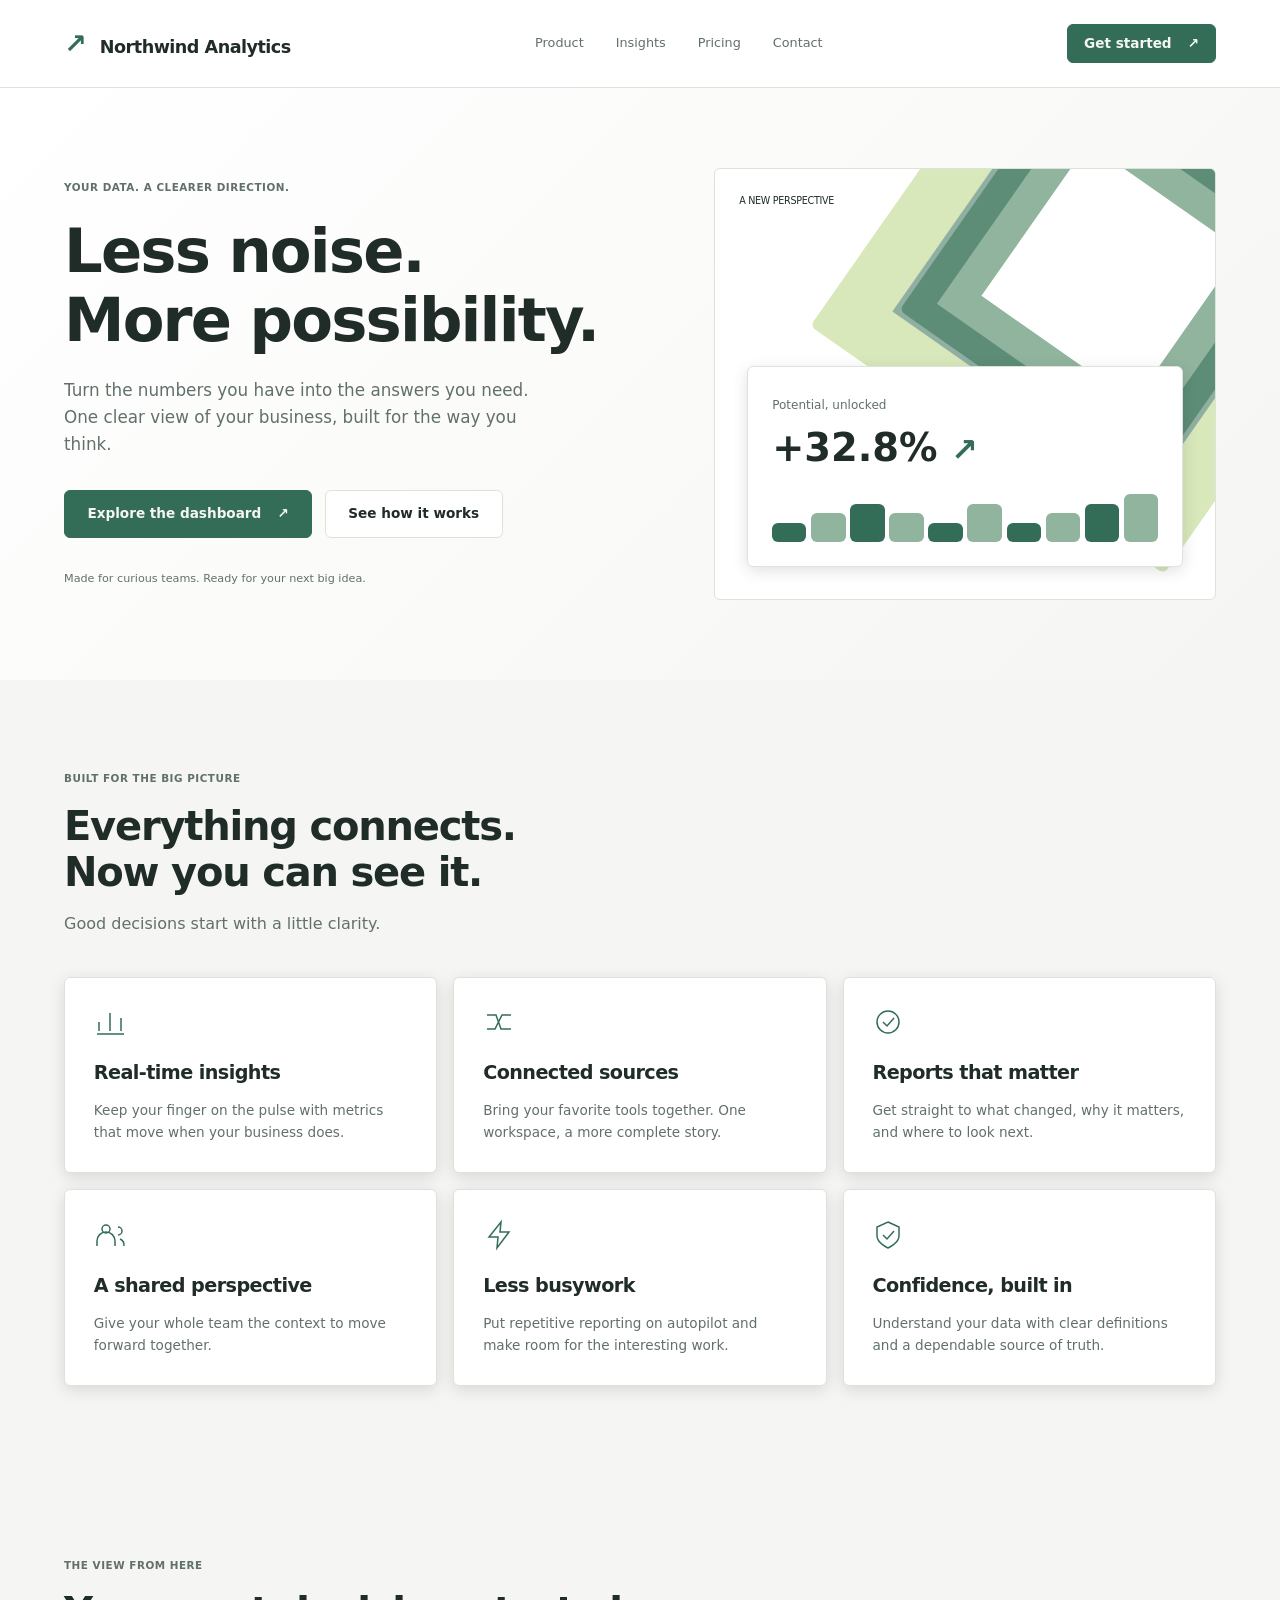
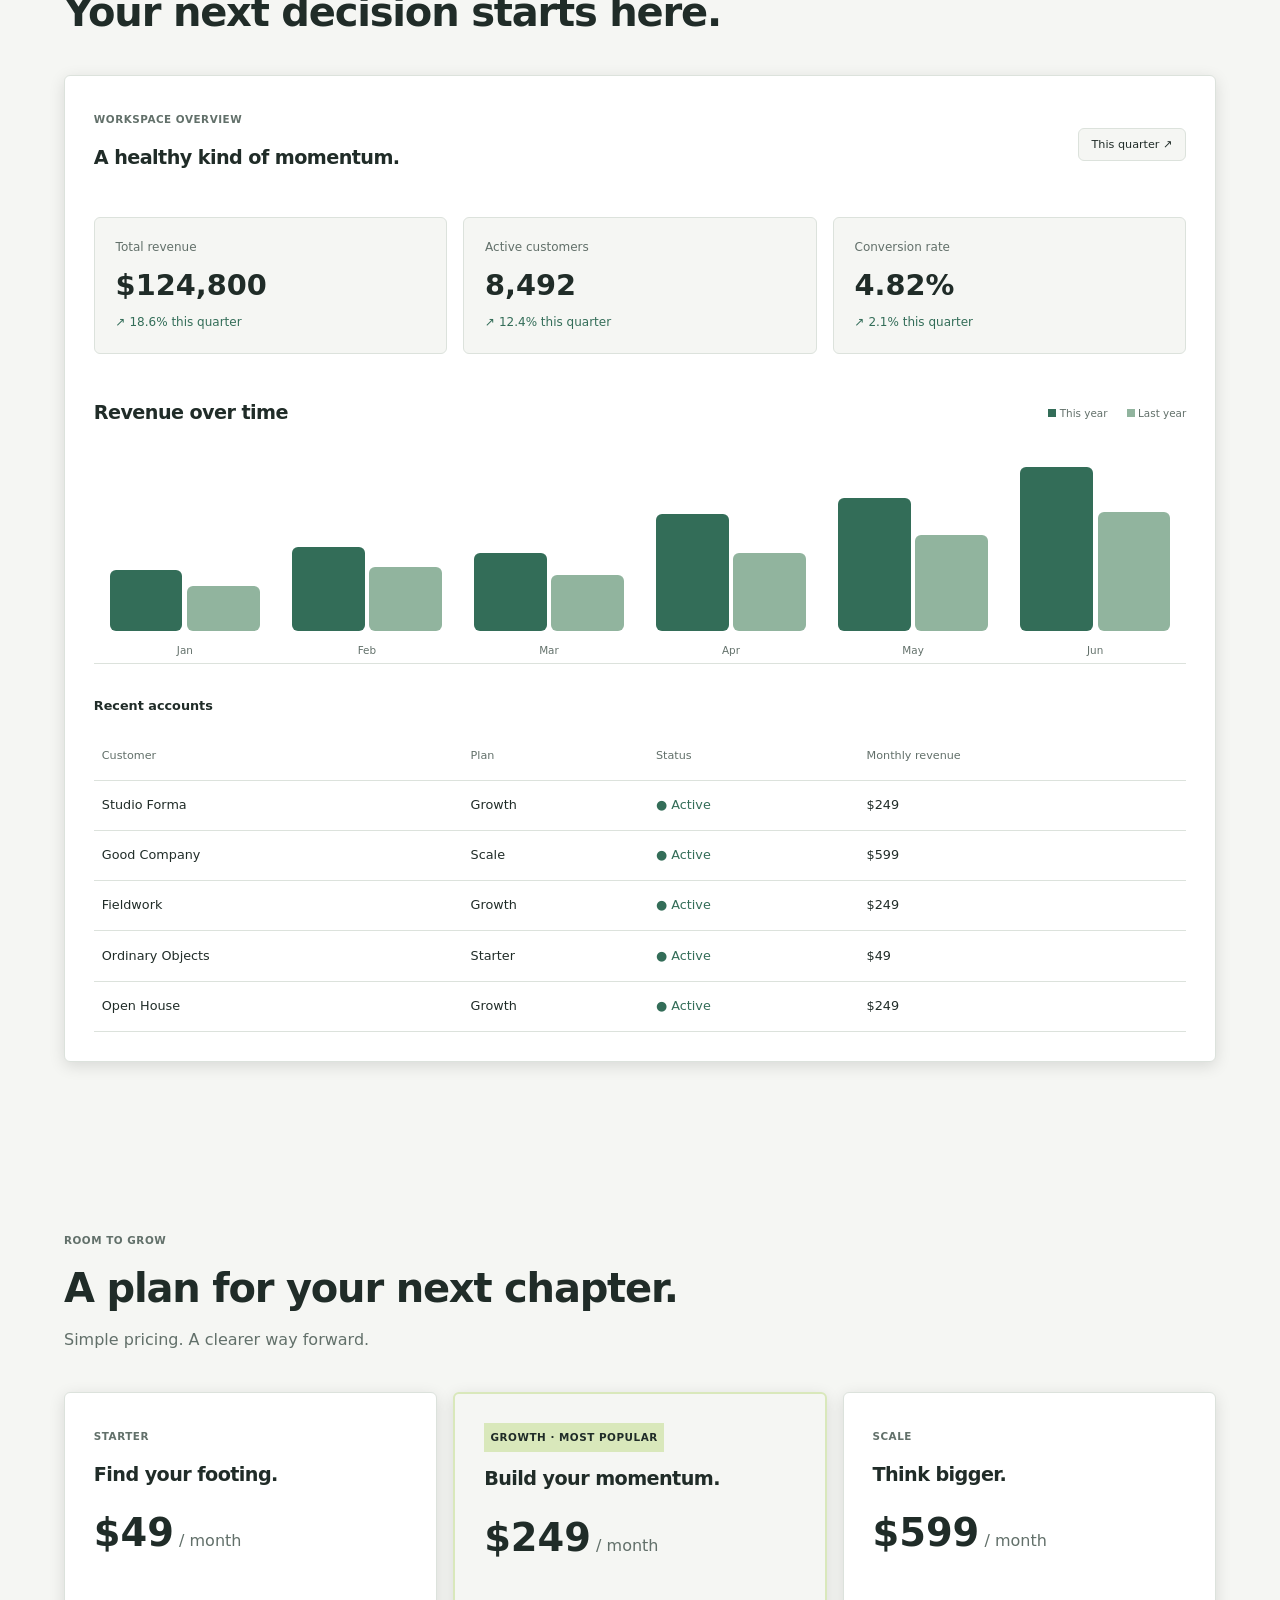
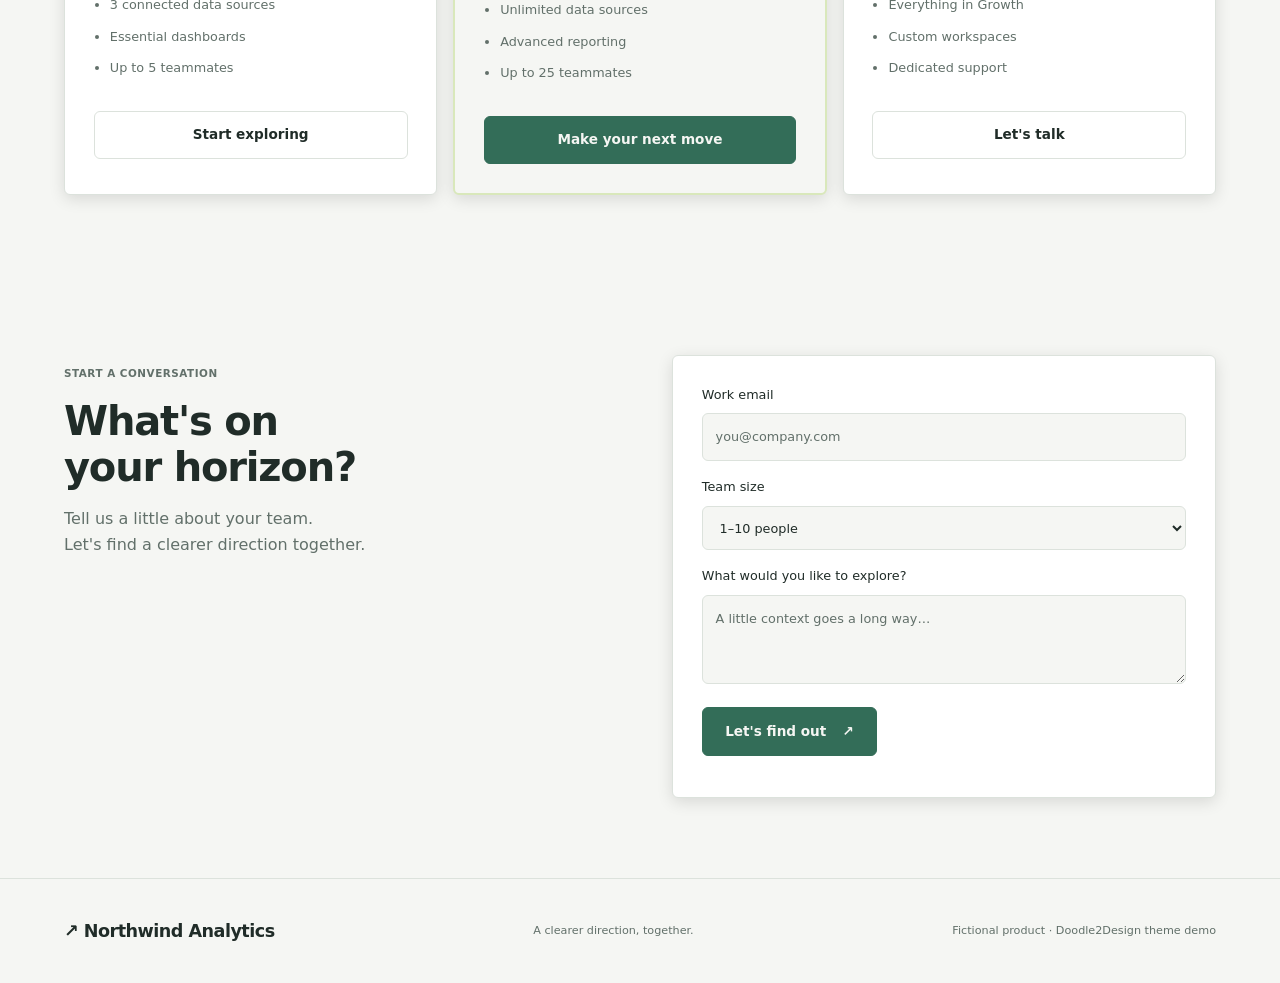
==== demo_site/index.html @ 420436c5 "feat: build complete local Doodle2Design app" ====
<!doctype html>
<html lang="en">
<head>
  <meta charset="utf-8"><meta name="viewport" content="width=device-width, initial-scale=1">
  <title>Northwind Analytics — Clarity for every decision</title>
  <link rel="icon" href="data:image/svg+xml,%3Csvg xmlns='http://www.w3.org/2000/svg' viewBox='0 0 32 32'%3E%3Ctext y='26' font-size='28'%3E↗%3C/text%3E%3C/svg%3E">
  <link rel="stylesheet" href="styles.css"><script type="module" src="apply_vibe.js"></script>
</head>
<body>
  <div class="grain" aria-hidden="true"></div>
  <header class="navbar"><a href="#" class="brand"><span class="brand-mark">↗</span> Northwind<span class="brand-extra"> Analytics</span></a><nav aria-label="Main navigation"><a href="#features">Product</a><a href="#dashboard">Insights</a><a href="#pricing">Pricing</a><a href="#contact">Contact</a></nav><a class="button primary small" href="#contact">Get started <span aria-hidden="true">↗</span></a></header>
  <main>
    <section class="hero section">
      <div><p class="eyebrow">YOUR DATA. A CLEARER DIRECTION.</p><h1>Less noise.<br>More possibility.</h1><p class="hero-copy">Turn the numbers you have into the answers you need. One clear view of your business, built for the way you think.</p><div class="actions"><a class="button primary" href="#dashboard">Explore the dashboard <span aria-hidden="true">↗</span></a><a class="button secondary" href="#features">See how it works</a></div><p class="fine">Made for curious teams. Ready for your next big idea.</p></div>
      <div class="hero-visual" aria-hidden="true"><div class="orbit orbit-one"></div><div class="orbit orbit-two"></div><div class="orbit orbit-three"></div><span class="visual-label">A NEW PERSPECTIVE</span><div class="floating-stat"><span>Potential, unlocked</span><strong>+32.8% <small>↗</small></strong><div class="sparkline"><i></i><i></i><i></i><i></i><i></i><i></i><i></i><i></i><i></i><i></i></div></div></div>
    </section>
    <section class="section" id="features"><div class="section-heading"><p class="eyebrow">BUILT FOR THE BIG PICTURE</p><h2>Everything connects.<br>Now you can see it.</h2><p>Good decisions start with a little clarity.</p></div>
      <div class="features">
        <article class="card"><svg viewBox="0 0 32 32" aria-hidden="true"><path d="M5 25V16m11 9V7m11 18V12M3 28h27"/></svg><h3>Real-time insights</h3><p>Keep your finger on the pulse with metrics that move when your business does.</p></article>
        <article class="card"><svg viewBox="0 0 32 32" aria-hidden="true"><path d="M4 9h9l5 14h10M4 23h8L19 9h9"/></svg><h3>Connected sources</h3><p>Bring your favorite tools together. One workspace, a more complete story.</p></article>
        <article class="card"><svg viewBox="0 0 32 32" aria-hidden="true"><circle cx="16" cy="16" r="11"/><path d="m11 16 4 4 7-8"/></svg><h3>Reports that matter</h3><p>Get straight to what changed, why it matters, and where to look next.</p></article>
        <article class="card"><svg viewBox="0 0 32 32" aria-hidden="true"><circle cx="12" cy="10" r="4"/><path d="M3 27v-5a9 9 0 0 1 18 0v5m3-19a4 4 0 0 1 0 8m2 4a7 7 0 0 1 4 7"/></svg><h3>A shared perspective</h3><p>Give your whole team the context to move forward together.</p></article>
        <article class="card"><svg viewBox="0 0 32 32" aria-hidden="true"><path d="m18 3-12 15h9l-1 11 12-16h-9z"/></svg><h3>Less busywork</h3><p>Put repetitive reporting on autopilot and make room for the interesting work.</p></article>
        <article class="card"><svg viewBox="0 0 32 32" aria-hidden="true"><path d="m16 3 11 5v9c0 7-11 12-11 12S5 24 5 17V8zM11 16l4 4 7-8"/></svg><h3>Confidence, built in</h3><p>Understand your data with clear definitions and a dependable source of truth.</p></article>
      </div>
    </section>
    <section class="section" id="dashboard"><div class="section-heading"><p class="eyebrow">THE VIEW FROM HERE</p><h2>Your next decision starts here.</h2></div><div class="dashboard card"><div class="dashboard-top"><div><span class="eyebrow">WORKSPACE OVERVIEW</span><h3>A healthy kind of momentum.</h3></div><span class="tag">This quarter ↗</span></div><div class="stats"><div><span>Total revenue</span><strong>$124,800</strong><small>↗ 18.6% this quarter</small></div><div><span>Active customers</span><strong>8,492</strong><small>↗ 12.4% this quarter</small></div><div><span>Conversion rate</span><strong>4.82%</strong><small>↗ 2.1% this quarter</small></div></div><div class="chart-heading"><h3>Revenue over time</h3><span><i class="legend"></i> This year <i class="legend secondary-legend"></i> Last year</span></div><div class="chart" role="img" aria-label="Monthly revenue bars trend upward from January through June"><div><i style="--bar:35%"></i><b style="--bar:26%"></b><span>Jan</span></div><div><i style="--bar:48%"></i><b style="--bar:37%"></b><span>Feb</span></div><div><i style="--bar:45%"></i><b style="--bar:32%"></b><span>Mar</span></div><div><i style="--bar:67%"></i><b style="--bar:45%"></b><span>Apr</span></div><div><i style="--bar:76%"></i><b style="--bar:55%"></b><span>May</span></div><div><i style="--bar:94%"></i><b style="--bar:68%"></b><span>Jun</span></div></div><div class="table-wrap"><table><caption>Recent accounts</caption><thead><tr><th>Customer</th><th>Plan</th><th>Status</th><th>Monthly revenue</th></tr></thead><tbody><tr><td>Studio Forma</td><td>Growth</td><td>● Active</td><td>$249</td></tr><tr><td>Good Company</td><td>Scale</td><td>● Active</td><td>$599</td></tr><tr><td>Fieldwork</td><td>Growth</td><td>● Active</td><td>$249</td></tr><tr><td>Ordinary Objects</td><td>Starter</td><td>● Active</td><td>$49</td></tr><tr><td>Open House</td><td>Growth</td><td>● Active</td><td>$249</td></tr></tbody></table></div></div></section>
    <section class="section" id="pricing"><div class="section-heading"><p class="eyebrow">ROOM TO GROW</p><h2>A plan for your next chapter.</h2><p>Simple pricing. A clearer way forward.</p></div><div class="pricing"><article class="card"><span class="eyebrow">STARTER</span><h3>Find your footing.</h3><p><strong class="price">$49</strong> / month</p><ul><li>3 connected data sources</li><li>Essential dashboards</li><li>Up to 5 teammates</li></ul><a class="button secondary" href="#contact">Start exploring</a></article><article class="card featured"><span class="eyebrow">GROWTH · MOST POPULAR</span><h3>Build your momentum.</h3><p><strong class="price">$249</strong> / month</p><ul><li>Unlimited data sources</li><li>Advanced reporting</li><li>Up to 25 teammates</li></ul><a class="button primary" href="#contact">Make your next move</a></article><article class="card"><span class="eyebrow">SCALE</span><h3>Think bigger.</h3><p><strong class="price">$599</strong> / month</p><ul><li>Everything in Growth</li><li>Custom workspaces</li><li>Dedicated support</li></ul><a class="button secondary" href="#contact">Let's talk</a></article></div></section>
    <section class="section contact" id="contact"><div><p class="eyebrow">START A CONVERSATION</p><h2>What's on<br>your horizon?</h2><p>Tell us a little about your team.<br>Let's find a clearer direction together.</p></div><form class="card" id="contact-form"><label for="email">Work email</label><input id="email" type="email" placeholder="you@company.com" required autocomplete="email"><label for="team">Team size</label><select id="team"><option>1–10 people</option><option>11–50 people</option><option>51–200 people</option><option>201+ people</option></select><label for="message">What would you like to explore?</label><textarea id="message" rows="3" placeholder="A little context goes a long way…"></textarea><button class="button primary" type="submit">Let's find out <span aria-hidden="true">↗</span></button><p id="form-feedback" role="status"></p></form></section>
  </main>
  <footer><a class="brand" href="#">↗ Northwind Analytics</a><p>A clearer direction, together.</p><small>Fictional product · Doodle2Design theme demo</small></footer>
</body>
</html>
---- demo_site/styles.css ----
:root {
  --bg:#f5f6f3; --surface:#ffffff; --text:#202c28; --text-muted:#62706a; --primary:#336d58; --secondary:#91b49e; --accent:#d9e8bb; --border:#dce2dc;
  --font-heading:Inter,system-ui,sans-serif; --font-body:Inter,system-ui,sans-serif; --heading-weight:600; --letter-spacing:-0.03em; --type-scale:1;
  --radius:6px; --border-width:1px; --space:1rem; --shadow:0 4px 16px rgba(0,0,0,.12); --hero-gradient:linear-gradient(135deg,var(--surface),var(--bg)); --grain-opacity:0;
}
* {box-sizing:border-box}
html {scroll-behavior:smooth;scroll-padding-top:calc(var(--space)*6)}
body {margin:0;background:var(--bg);color:var(--text);font-family:var(--font-body);font-size:calc(1rem*var(--type-scale));line-height:1.6}
a {color:inherit;text-decoration:none}button,input,select,textarea {font:inherit}
:focus-visible {outline:calc(var(--space)*.18) solid var(--secondary);outline-offset:calc(var(--space)*.25)}
h1,h2,h3,.brand {font-family:var(--font-heading);font-weight:var(--heading-weight);letter-spacing:var(--letter-spacing);line-height:1.15}
h1 {font-size:calc(3.8rem*var(--type-scale));margin:calc(var(--space)*1.3) 0}
h2 {font-size:calc(2.5rem*var(--type-scale));margin:var(--space) 0}
h3 {font-size:calc(1.2rem*var(--type-scale));margin:var(--space) 0}p {color:var(--text-muted)}
.navbar,.section,footer {padding-left:calc(var(--space)*4);padding-right:calc(var(--space)*4)}
.navbar {min-height:calc(var(--space)*5.5);display:flex;align-items:center;justify-content:space-between;gap:calc(var(--space)*2);position:sticky;top:0;z-index:3;background:var(--surface);border-bottom:var(--border-width) solid var(--border)}
.brand {font-size:calc(1.1rem*var(--type-scale));white-space:nowrap}
.brand-mark {font-size:calc(1.7rem*var(--type-scale));color:var(--primary);margin-right:calc(var(--space)*.5)}
nav {display:flex;gap:calc(var(--space)*2);font-size:calc(.8rem*var(--type-scale));color:var(--text-muted)}nav a:hover {color:var(--primary)}
.button {display:inline-flex;justify-content:center;align-items:center;gap:var(--space);padding:calc(var(--space)*.9) calc(var(--space)*1.4);border-radius:var(--radius);border:var(--border-width) solid var(--border);font-size:calc(.85rem*var(--type-scale));font-weight:600;cursor:pointer;line-height:1.3}
.primary {background:var(--primary);color:var(--bg);border-color:var(--primary)}.secondary {background:var(--surface);color:var(--text)}.small {padding:calc(var(--space)*.6) var(--space)}.button:hover {filter:brightness(1.1)}
.section {padding-top:calc(var(--space)*5);padding-bottom:calc(var(--space)*5);max-width:1400px;margin:0 auto}
.hero {display:grid;grid-template-columns:1.2fr 1fr;gap:calc(var(--space)*3);align-items:center;min-height:calc(var(--space)*36);background-image:var(--hero-gradient)}
.eyebrow {font-size:calc(.65rem*var(--type-scale));letter-spacing:calc(.08em + var(--letter-spacing));font-weight:600;color:var(--text-muted)}
.hero-copy {max-width:calc(var(--space)*30);font-size:calc(1.05rem*var(--type-scale))}
.actions {display:flex;flex-wrap:wrap;gap:calc(var(--space)*.8);margin:calc(var(--space)*2) 0}.fine {font-size:calc(.7rem*var(--type-scale))}
.hero-visual {height:calc(var(--space)*27);background:var(--surface);border-radius:var(--radius);position:relative;overflow:hidden;border:var(--border-width) solid var(--border)}
.orbit {position:absolute;width:calc(var(--space)*19);height:calc(var(--space)*19);border:calc(var(--space)*3.7) solid var(--secondary);border-radius:var(--radius);transform:rotate(35deg);right:calc(var(--space)*-3);top:calc(var(--space)*-3)}
.orbit-two {width:calc(var(--space)*23);height:calc(var(--space)*23);border-color:var(--primary);right:calc(var(--space)*-5);top:calc(var(--space)*-5);opacity:.55}
.orbit-three {width:calc(var(--space)*27);height:calc(var(--space)*27);border-color:var(--accent);right:calc(var(--space)*-7);top:calc(var(--space)*-7);z-index:0}
.visual-label {position:absolute;top:calc(var(--space)*1.5);left:calc(var(--space)*1.5);font-size:calc(.6rem*var(--type-scale));letter-spacing:var(--letter-spacing);z-index:1}
.floating-stat {position:absolute;bottom:calc(var(--space)*2);left:calc(var(--space)*2);right:calc(var(--space)*2);background:var(--surface);border:var(--border-width) solid var(--border);border-radius:var(--radius);box-shadow:var(--shadow);padding:calc(var(--space)*1.5)}
.floating-stat>span {font-size:calc(.75rem*var(--type-scale));color:var(--text-muted)}.floating-stat strong {display:block;font-size:calc(2.4rem*var(--type-scale));font-family:var(--font-heading);font-weight:var(--heading-weight)}.floating-stat small {color:var(--primary)}
.sparkline {display:flex;gap:calc(var(--space)*.3);height:calc(var(--space)*3);align-items:end;margin-top:var(--space)}.sparkline i {flex:1;background:var(--primary);height:40%;border-radius:var(--radius)}.sparkline i:nth-child(2n) {height:60%;background:var(--secondary)}.sparkline i:nth-child(3n) {height:80%}.sparkline i:last-child {height:100%}
.section-heading {margin-bottom:calc(var(--space)*2.5)}.features {display:grid;grid-template-columns:repeat(3,1fr);gap:var(--space)}
.card {border:var(--border-width) solid var(--border);border-radius:var(--radius);background:var(--surface);padding:calc(var(--space)*1.8);box-shadow:var(--shadow)}
.features svg {width:calc(var(--space)*2);height:calc(var(--space)*2);stroke:currentColor;color:var(--primary);stroke-width:1.5;fill:none}.features p {font-size:calc(.85rem*var(--type-scale));margin-bottom:0}
.dashboard-top {display:flex;justify-content:space-between;align-items:center;gap:var(--space)}.tag {background:var(--bg);border:var(--border-width) solid var(--border);padding:calc(var(--space)*.4) calc(var(--space)*.8);border-radius:var(--radius);font-size:calc(.7rem*var(--type-scale))}
.stats {display:grid;grid-template-columns:repeat(3,1fr);gap:var(--space);margin:calc(var(--space)*2) 0}.stats>div {background:var(--bg);border:var(--border-width) solid var(--border);border-radius:var(--radius);padding:calc(var(--space)*1.3)}
.stats span,.stats small {display:block;font-size:calc(.75rem*var(--type-scale));color:var(--text-muted)}.stats strong {display:block;font-size:calc(1.8rem*var(--type-scale));font-weight:var(--heading-weight);padding:calc(var(--space)*.3) 0}.stats small {color:var(--primary)}
.chart-heading {display:flex;align-items:center;justify-content:space-between;gap:var(--space)}.chart-heading span {font-size:calc(.65rem*var(--type-scale));color:var(--text-muted)}.legend {display:inline-block;width:calc(var(--space)*.5);height:calc(var(--space)*.5);background:var(--primary);margin-left:var(--space)}.secondary-legend {background:var(--secondary)}
.chart {height:calc(var(--space)*14);display:flex;gap:calc(var(--space)*2);align-items:stretch;padding:var(--space) var(--space) calc(var(--space)*2);border-bottom:var(--border-width) solid var(--border);margin-bottom:calc(var(--space)*2)}.chart>div {flex:1;display:flex;align-items:end;gap:calc(var(--space)*.3);position:relative}.chart i,.chart b {height:var(--bar);flex:1;background:var(--primary);border-radius:var(--radius)}.chart b {background:var(--secondary)}.chart span {position:absolute;bottom:calc(var(--space)*-1.7);width:100%;text-align:center;font-size:calc(.65rem*var(--type-scale));color:var(--text-muted)}
.table-wrap {overflow:auto}table {border-collapse:collapse;width:100%;text-align:left;font-size:calc(.8rem*var(--type-scale));white-space:nowrap}caption {text-align:left;font-weight:600;margin-bottom:var(--space)}th,td {padding:calc(var(--space)*.9) calc(var(--space)*.5);border-bottom:var(--border-width) solid var(--border)}th {font-size:calc(.7rem*var(--type-scale));color:var(--text-muted);font-weight:400}td:nth-child(3) {color:var(--primary)}
.pricing {display:grid;grid-template-columns:repeat(3,1fr);gap:var(--space)}.price {font-size:calc(2.4rem*var(--type-scale));color:var(--text);font-family:var(--font-heading)}.pricing ul {padding-left:var(--space);font-size:calc(.8rem*var(--type-scale));color:var(--text-muted);margin:calc(var(--space)*2) 0}.pricing li {margin:calc(var(--space)*.7) 0}.pricing .button {width:100%}.featured {border-color:var(--accent);border-width:calc(var(--border-width)*2);background:var(--bg)}.featured .eyebrow {color:var(--text);background:var(--accent);padding:calc(var(--space)*.4)}
.contact {display:grid;grid-template-columns:1fr 1fr;gap:calc(var(--space)*4)}label {display:block;font-size:calc(.8rem*var(--type-scale));margin:var(--space) 0 calc(var(--space)*.5)}label:first-child {margin-top:0}input,select,textarea {width:100%;border:var(--border-width) solid var(--border);border-radius:var(--radius);padding:calc(var(--space)*.8);background:var(--bg);color:var(--text);font-size:calc(.8rem*var(--type-scale))}textarea {resize:vertical}::placeholder {color:var(--text-muted)}form .button {margin-top:var(--space)}#form-feedback {font-size:calc(.75rem*var(--type-scale))}
footer {border-top:var(--border-width) solid var(--border);padding-top:calc(var(--space)*2);padding-bottom:calc(var(--space)*2);display:flex;flex-wrap:wrap;justify-content:space-between;align-items:center;gap:var(--space)}footer p,footer small {font-size:calc(.7rem*var(--type-scale));color:var(--text-muted)}
.grain {position:fixed;inset:0;z-index:10;pointer-events:none;opacity:var(--grain-opacity);background-image:url("data:image/svg+xml,%3Csvg viewBox='0 0 180 180' xmlns='http://www.w3.org/2000/svg'%3E%3Cfilter id='n'%3E%3CfeTurbulence type='fractalNoise' baseFrequency='.8' numOctaves='3' stitchTiles='stitch'/%3E%3C/filter%3E%3Crect width='100%25' height='100%25' opacity='.5' filter='url(%23n)'/%3E%3C/svg%3E")}
body,.card,.button,.navbar,.hero-visual,.stats>div,input,select,textarea,.orbit {transition:background-color .4s,color .4s,border-radius .4s,box-shadow .4s}
@media(max-width:1000px){.navbar,.section,footer{padding-left:calc(var(--space)*2);padding-right:calc(var(--space)*2)}.brand-extra{display:none}nav{gap:var(--space)}h1{font-size:calc(3rem*var(--type-scale))}.hero{gap:calc(var(--space)*2)}.features{grid-template-columns:repeat(2,1fr)}}
@media(max-width:650px){nav{display:none}.navbar,.section,footer{padding-left:var(--space);padding-right:var(--space)}.hero,.contact{grid-template-columns:1fr}.hero-visual{height:calc(var(--space)*20)}.features,.pricing{grid-template-columns:1fr}.section{padding-top:calc(var(--space)*3);padding-bottom:calc(var(--space)*3)}h1{font-size:calc(2.8rem*var(--type-scale))}h2{font-size:calc(2rem*var(--type-scale))}.stats{grid-template-columns:1fr}.stats>div{display:grid;grid-template-columns:1fr 1fr;align-items:center}.stats strong{font-size:calc(1.4rem*var(--type-scale))}.stats small{grid-column:1/-1}.dashboard-top,.chart-heading{align-items:start;flex-direction:column}.chart{gap:calc(var(--space)*.7)}.card{padding:calc(var(--space)*1.2)}}
.button{max-width:100%;text-align:center}.hero h1{overflow-wrap:break-word}.featured .eyebrow{display:inline-block;max-width:100%;line-height:1.6}
.hero>*,.features>*,.pricing>*,.contact>*,.stats>*{min-width:0}
@media(max-width:850px){nav{display:none}}
@media(max-width:400px){.navbar{gap:calc(var(--space)*.5)}.navbar .brand{font-size:calc(.85rem*var(--type-scale))}.navbar .button{font-size:calc(.65rem*var(--type-scale));padding:calc(var(--space)*.5) calc(var(--space)*.6);gap:calc(var(--space)*.4);white-space:nowrap}.hero h1{font-size:calc(2rem*var(--type-scale))}.actions .button{font-size:calc(.75rem*var(--type-scale));padding:calc(var(--space)*.8);gap:calc(var(--space)*.5)}.contact h2{font-size:calc(1.8rem*var(--type-scale))}}
@media(prefers-reduced-motion:reduce){*{transition:none!important;scroll-behavior:auto!important}}
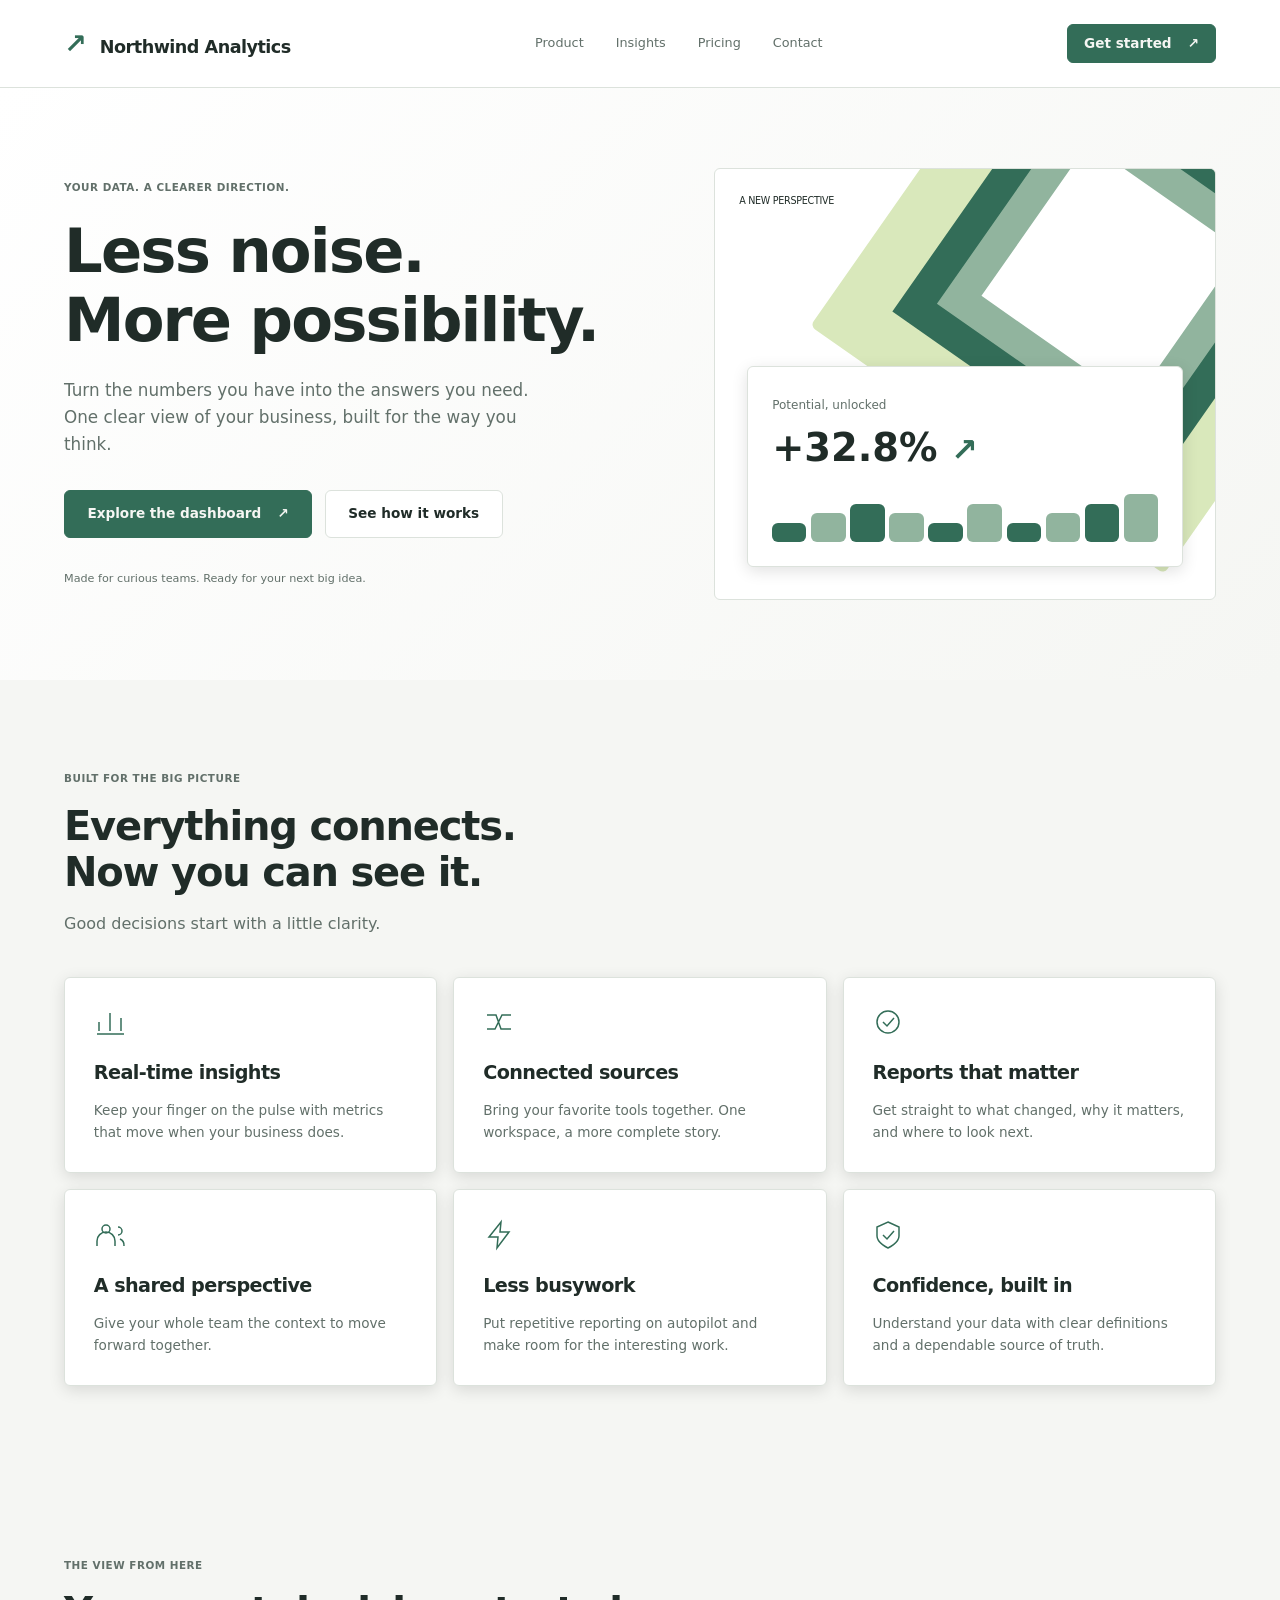
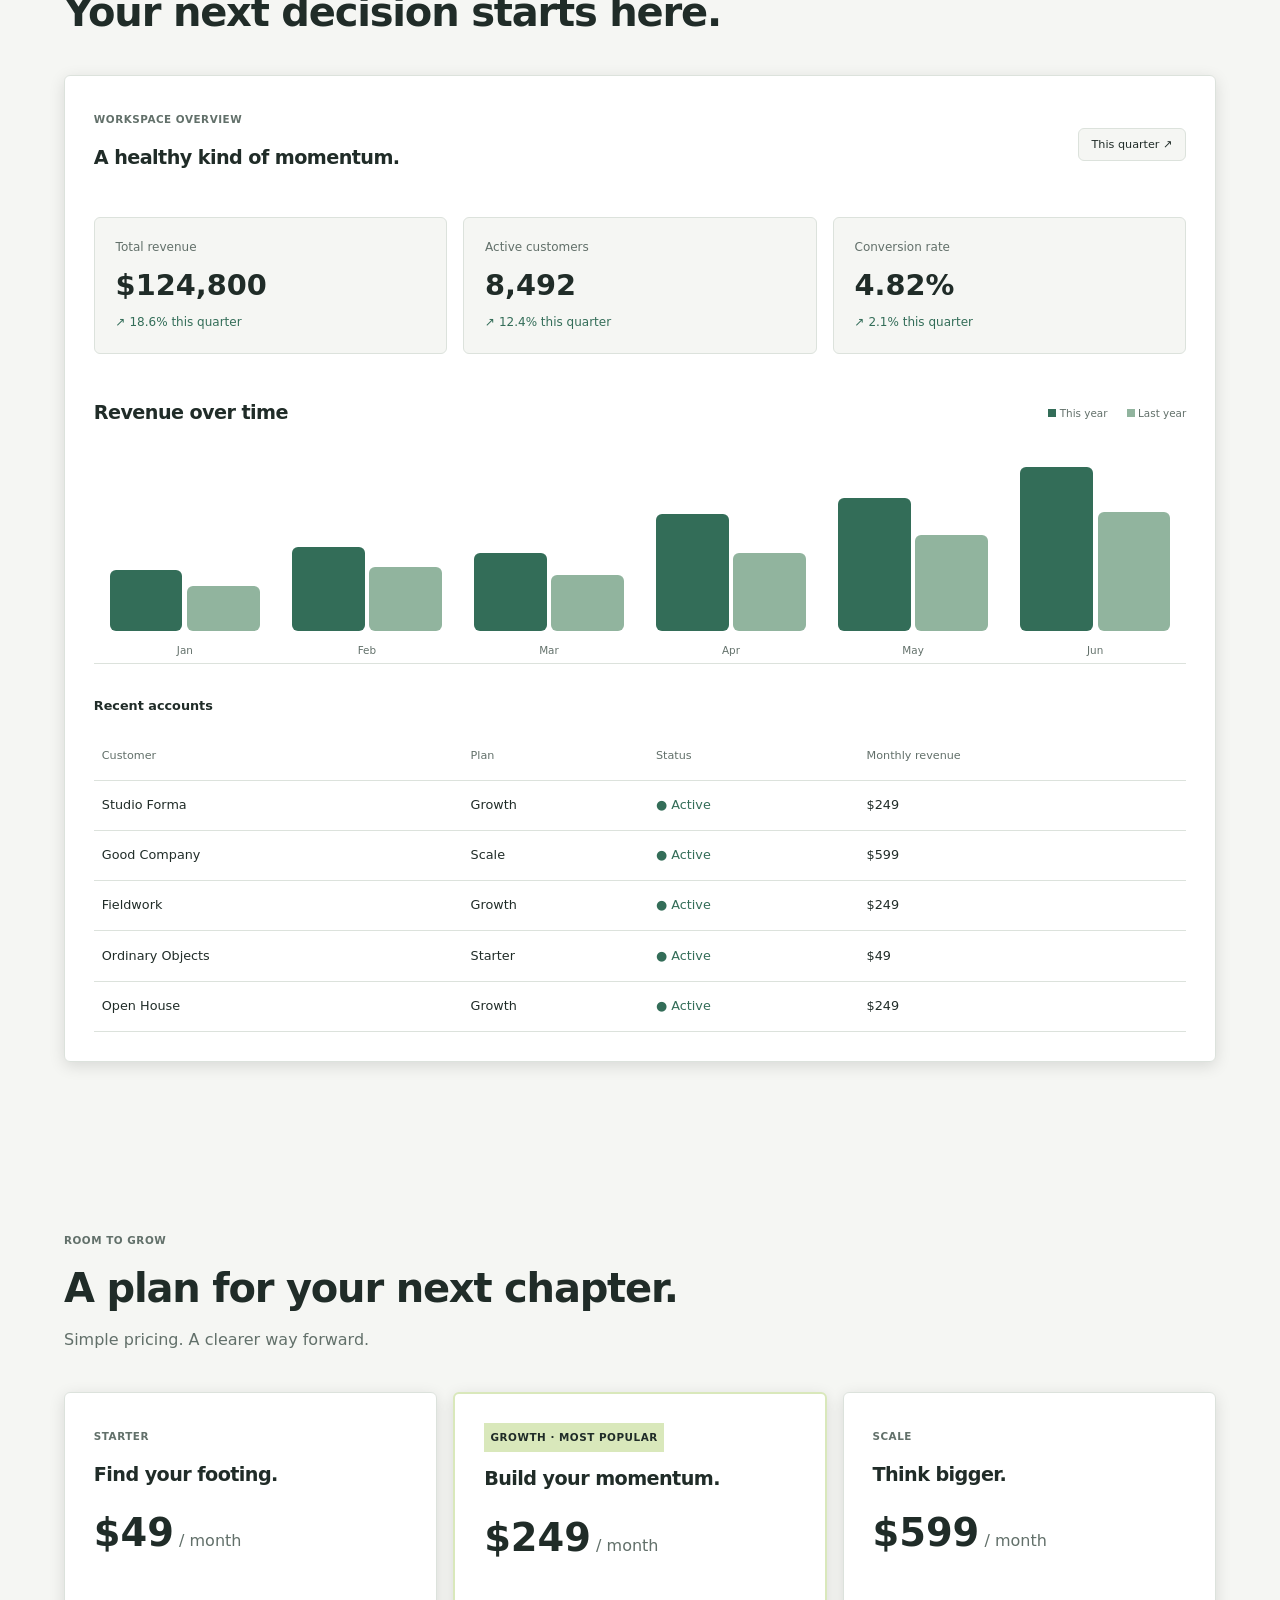
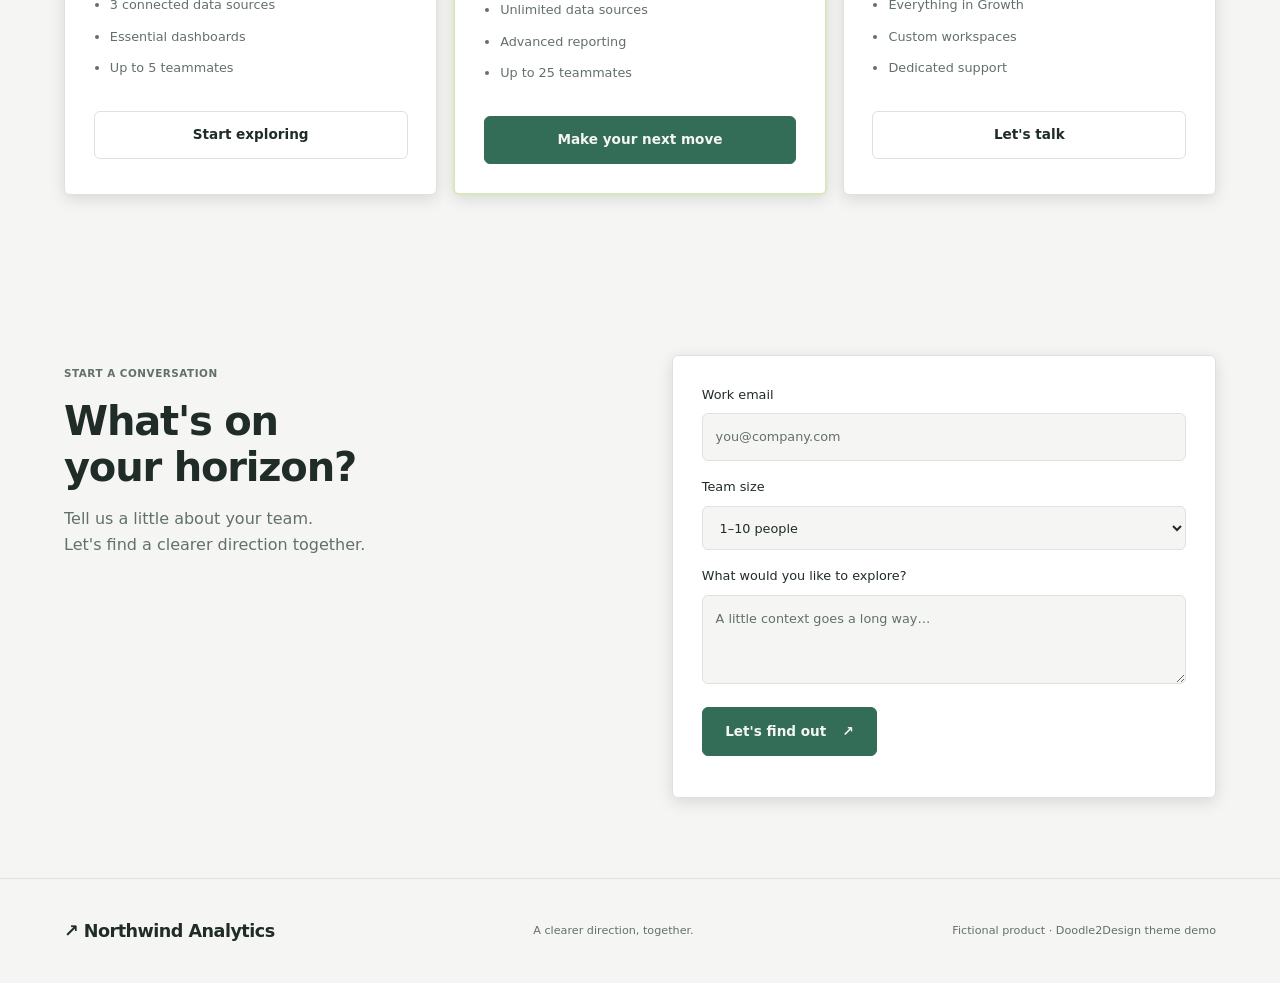
==== commit 8e7eda34: "feat: add expressive graphics and motion to generated redesigns" ====
--- a/demo_site/index.html
+++ b/demo_site/index.html
@@ -4,15 +4,16 @@
   <meta charset="utf-8"><meta name="viewport" content="width=device-width, initial-scale=1">
   <title>Northwind Analytics — Clarity for every decision</title>
   <link rel="icon" href="data:image/svg+xml,%3Csvg xmlns='http://www.w3.org/2000/svg' viewBox='0 0 32 32'%3E%3Ctext y='26' font-size='28'%3E↗%3C/text%3E%3C/svg%3E">
-  <link rel="stylesheet" href="styles.css"><script type="module" src="apply_vibe.js"></script>
+  <link rel="stylesheet" href="styles.css"><link rel="stylesheet" href="visuals.css"><script type="module" src="apply_vibe.js"></script>
 </head>
 <body>
+  <div class="ambient-scene" aria-hidden="true"></div>
   <div class="grain" aria-hidden="true"></div>
   <header class="navbar"><a href="#" class="brand"><span class="brand-mark">↗</span> Northwind<span class="brand-extra"> Analytics</span></a><nav aria-label="Main navigation"><a href="#features">Product</a><a href="#dashboard">Insights</a><a href="#pricing">Pricing</a><a href="#contact">Contact</a></nav><a class="button primary small" href="#contact">Get started <span aria-hidden="true">↗</span></a></header>
   <main>
     <section class="hero section">
       <div><p class="eyebrow">YOUR DATA. A CLEARER DIRECTION.</p><h1>Less noise.<br>More possibility.</h1><p class="hero-copy">Turn the numbers you have into the answers you need. One clear view of your business, built for the way you think.</p><div class="actions"><a class="button primary" href="#dashboard">Explore the dashboard <span aria-hidden="true">↗</span></a><a class="button secondary" href="#features">See how it works</a></div><p class="fine">Made for curious teams. Ready for your next big idea.</p></div>
-      <div class="hero-visual" aria-hidden="true"><div class="orbit orbit-one"></div><div class="orbit orbit-two"></div><div class="orbit orbit-three"></div><span class="visual-label">A NEW PERSPECTIVE</span><div class="floating-stat"><span>Potential, unlocked</span><strong>+32.8% <small>↗</small></strong><div class="sparkline"><i></i><i></i><i></i><i></i><i></i><i></i><i></i><i></i><i></i><i></i></div></div></div>
+      <div class="hero-visual" aria-hidden="true"><div class="orbit orbit-one"></div><div class="orbit orbit-two"></div><div class="orbit orbit-three"></div><div class="theme-art"></div><span class="visual-label">A NEW PERSPECTIVE</span><div class="floating-stat"><span>Potential, unlocked</span><strong>+32.8% <small>↗</small></strong><div class="sparkline"><i></i><i></i><i></i><i></i><i></i><i></i><i></i><i></i><i></i><i></i></div></div></div>
     </section>
     <section class="section" id="features"><div class="section-heading"><p class="eyebrow">BUILT FOR THE BIG PICTURE</p><h2>Everything connects.<br>Now you can see it.</h2><p>Good decisions start with a little clarity.</p></div>
       <div class="features">
@@ -29,5 +30,6 @@
     <section class="section contact" id="contact"><div><p class="eyebrow">START A CONVERSATION</p><h2>What's on<br>your horizon?</h2><p>Tell us a little about your team.<br>Let's find a clearer direction together.</p></div><form class="card" id="contact-form"><label for="email">Work email</label><input id="email" type="email" placeholder="you@company.com" required autocomplete="email"><label for="team">Team size</label><select id="team"><option>1–10 people</option><option>11–50 people</option><option>51–200 people</option><option>201+ people</option></select><label for="message">What would you like to explore?</label><textarea id="message" rows="3" placeholder="A little context goes a long way…"></textarea><button class="button primary" type="submit">Let's find out <span aria-hidden="true">↗</span></button><p id="form-feedback" role="status"></p></form></section>
   </main>
   <footer><a class="brand" href="#">↗ Northwind Analytics</a><p>A clearer direction, together.</p><small>Fictional product · Doodle2Design theme demo</small></footer>
+  <button class="motion-toggle" id="motion-toggle" type="button" aria-pressed="false">Pause motion Ⅱ</button>
 </body>
 </html>
--- a/demo_site/visuals.css
+++ b/demo_site/visuals.css
@@ -0,0 +1,133 @@
+/* Every visual setting comes from the fixed token maps; reset removes all overrides. */
+body {isolation:isolate}
+main,footer {position:relative;z-index:1}
+.ambient-scene {
+  position:fixed;inset:0;z-index:0;pointer-events:none;
+  background-image:var(--scene-image,none);background-position:center bottom;
+  background-size:cover;background-repeat:no-repeat;opacity:var(--scene-opacity,0);
+  transition:opacity .7s;
+}
+.navbar {background:var(--navbar-background,var(--surface));backdrop-filter:var(--card-blur,none)}
+.section {position:relative}
+.hero {
+  grid-template-columns:var(--hero-columns,minmax(0,1.2fr) minmax(0,1fr));
+  text-align:var(--hero-text-align,left);overflow:hidden;
+}
+.hero::before {
+  content:'';position:absolute;inset:0;pointer-events:none;
+  background-image:var(--scene-image,none);background-position:center bottom;
+  background-repeat:no-repeat;background-size:cover;opacity:var(--hero-decoration-opacity,0);
+}
+.hero>div {position:relative;z-index:1}
+.hero>div:first-child {
+  order:var(--hero-copy-order,0);max-width:var(--hero-copy-width,none);
+  margin-inline:var(--hero-copy-margin,0);
+}
+.hero h1 {
+  font-size:calc(var(--hero-type-size,3.8rem)*var(--type-scale));
+  font-style:var(--heading-style,normal);text-transform:var(--heading-transform,none);
+  text-wrap:balance;
+}
+.hero-copy {margin-inline:var(--hero-copy-margin,0)}
+.actions {justify-content:var(--hero-actions-align,flex-start)}
+.hero-visual {
+  order:var(--hero-art-order,0);width:var(--hero-art-width,100%);
+  height:var(--hero-art-height,calc(var(--space)*27));margin:var(--hero-art-margin,0);
+  background:var(--art-background,var(--surface));border-width:var(--art-border-width,var(--border-width));
+  overflow:var(--art-overflow,hidden);
+}
+.orbit {opacity:var(--orbit-opacity,1)}
+.theme-art {
+  position:absolute;inset:0;background-image:var(--hero-art,none);
+  background-size:cover;background-position:center;background-repeat:no-repeat;
+  border-radius:var(--art-radius,var(--radius));opacity:var(--hero-art-opacity,0);
+  transform-origin:50% 80%;pointer-events:none;
+  animation:var(--art-animation,none) var(--art-duration,18s) ease-in-out infinite;
+}
+.floating-stat {
+  border-radius:var(--card-radius,var(--radius));background:var(--card-background,var(--surface));
+  backdrop-filter:var(--card-blur,none);box-shadow:var(--card-shadow,var(--shadow));
+  animation:var(--float-animation,none) var(--float-duration,8s) ease-in-out infinite;
+}
+.button {
+  border-radius:var(--button-radius,var(--radius));clip-path:var(--button-clip,none);
+  padding-inline:calc(var(--space)*1.4 + var(--button-extra-space,0px));
+  transition:transform var(--motion-duration,.3s) var(--motion-easing,ease),background-color .4s,color .4s,border-radius .4s,box-shadow .4s;
+}
+.button.small {padding-inline:var(--space)}
+.button.primary {color:var(--primary-ink,var(--bg))}
+.button:hover {transform:var(--hover-transform,none)}
+.card {
+  border-radius:var(--card-radius,var(--radius));background:var(--card-background,var(--surface));
+  backdrop-filter:var(--card-blur,none);box-shadow:var(--card-shadow,var(--shadow));
+  transition:transform var(--motion-duration,.3s) var(--motion-easing,ease),opacity var(--motion-duration,.3s),background-color .4s,border-radius .4s,box-shadow .4s,border-color .3s;
+}
+.features {counter-reset:feature;grid-template-columns:repeat(var(--feature-columns,3),minmax(0,1fr))}
+.features .card {position:relative;counter-increment:feature}
+.features .card::before {
+  content:var(--feature-number,none);position:absolute;right:var(--space);top:var(--space);
+  font:var(--heading-weight) calc(2rem*var(--type-scale)) var(--font-heading);color:var(--primary);opacity:.2;
+}
+.features .card:nth-child(2n) {--card-angle:var(--card-tilt,0deg)}
+.features .card:hover {transform:translateY(var(--card-hover-lift,0px)) rotate(var(--card-angle,0deg));border-color:var(--primary)}
+.features svg {
+  width:calc(var(--space)*2 + var(--icon-padding,0px)*2);height:calc(var(--space)*2 + var(--icon-padding,0px)*2);
+  padding:var(--icon-padding,0px);background:var(--icon-background,transparent);border-radius:var(--icon-radius,var(--radius));
+}
+.stats>div {border-radius:var(--card-radius,var(--radius))}
+.chart i,.chart b,.sparkline i {
+  transform-origin:bottom;animation:var(--chart-animation,none) var(--chart-duration,1s) var(--motion-easing,ease) both;
+}
+.chart:not(.is-visible) i,.chart:not(.is-visible) b {animation-name:none}
+.chart>div:nth-child(2n) i,.sparkline i:nth-child(2n) {animation-delay:.12s}
+.chart>div:nth-child(3n) i,.sparkline i:nth-child(3n) {animation-delay:.22s}
+.theme-reveal {
+  transform:rotate(var(--card-angle,0deg));
+  transition:opacity var(--motion-duration,0s) var(--motion-easing,ease),transform var(--motion-duration,0s) var(--motion-easing,ease);
+  transition-delay:var(--reveal-delay,0s);
+}
+.theme-reveal:not(.is-visible) {
+  opacity:var(--reveal-opacity,1);transform:translateY(var(--reveal-distance,0px)) rotate(var(--card-angle,0deg));
+}
+.theme-reveal:focus-within {opacity:1;transform:none;transition:none}
+.motion-toggle {
+  display:var(--motion-control-display,none);position:fixed;bottom:var(--space);right:var(--space);z-index:8;
+  align-items:center;gap:calc(var(--space)*.5);background:var(--surface);color:var(--text-muted);
+  border:var(--border-width) solid var(--border);border-radius:var(--button-radius,var(--radius));
+  box-shadow:var(--card-shadow,var(--shadow));font-size:calc(.65rem*var(--type-scale));
+  padding:calc(var(--space)*.55) calc(var(--space)*.8);cursor:pointer;
+}
+.motion-paused * {animation-play-state:paused!important}
+.motion-paused .theme-reveal {opacity:1;transform:none;transition:none}
+@keyframes theme-float {50%{transform:translateY(-10px)}}
+@keyframes forest-sway {0%,100%{transform:rotate(-.7deg) scale(1.02)}50%{transform:rotate(.7deg) scale(1.045)}}
+@keyframes orbital-turn {from{transform:rotate(0) scale(1.03)}to{transform:rotate(360deg) scale(1.03)}}
+@keyframes graphic-drift {50%{transform:translate(7px,-9px)}}
+@keyframes paper-drift {50%{transform:translateY(-9px) rotate(1.5deg)}}
+@keyframes chart-grow {from{transform:scaleY(0)}to{transform:scaleY(1)}}
+@media(max-width:1000px) {
+  .hero h1 {font-size:calc(3rem*var(--type-scale))}
+  .features {grid-template-columns:repeat(2,minmax(0,1fr))}
+}
+@media(max-width:650px) {
+  .hero {grid-template-columns:minmax(0,1fr);gap:calc(var(--space)*2)}
+  .hero>div:first-child {order:0}.hero-visual {order:1;height:calc(var(--space)*19)}
+  .hero h1 {font-size:calc(2.8rem*var(--type-scale))}
+  .features {grid-template-columns:minmax(0,1fr)}
+  .card {border-radius:var(--card-radius,var(--radius))}
+  .button {padding-inline:calc(var(--space)*.9)}
+}
+@media(max-width:400px) {
+  .hero h1 {font-size:calc(2rem*var(--type-scale))}
+  .navbar .button {padding:calc(var(--space)*.5) calc(var(--space)*.6)}
+  .hero-visual {height:calc(var(--space)*17)}
+  .floating-stat {left:var(--space);right:var(--space);padding:var(--space)}
+  .motion-toggle {font-size:calc(.6rem*var(--type-scale));bottom:calc(var(--space)*.5);right:calc(var(--space)*.5)}
+}
+/* Source: MDN prefers-reduced-motion. Never hide unrevealed content in this mode. */
+@media(prefers-reduced-motion:reduce) {
+  *,*::before,*::after {animation:none!important;transition:none!important;scroll-behavior:auto!important}
+  .theme-reveal {opacity:1!important;transform:none!important}
+  .motion-toggle {display:none}
+  .button:hover,.features .card:hover {transform:none}
+}
